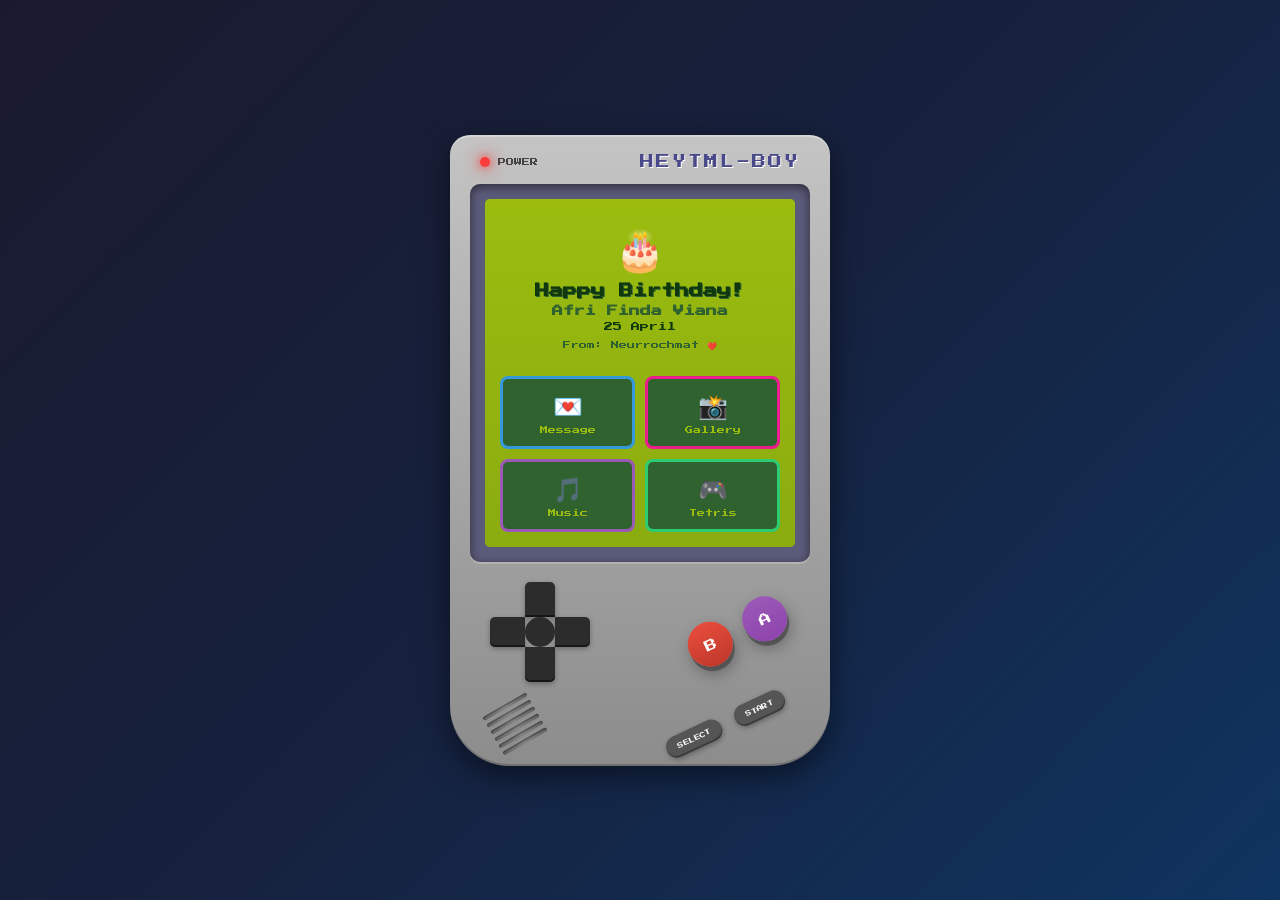
==== index.html @ 5bbcf0c2 "first commit" ====
<!DOCTYPE html>
<html lang="id">
<head>
    <meta charset="UTF-8">
    <meta name="viewport" content="width=device-width, initial-scale=1.0">
    <title>🎮 Happy Birthday Afri Finda Viana!</title>
    <link rel="stylesheet" href="css/style.css">
    <link href="https://fonts.googleapis.com/css2?family=Press+Start+2P&display=swap" rel="stylesheet">
</head>
<body>
    <!-- Loading Screen -->
    <div id="loading-screen" class="loading-screen">
        <div class="loading-content">
            <div class="loading-logo">HEYTML-BOY</div>
            <div class="loading-bar">
                <div class="loading-progress"></div>
            </div>
            <div class="loading-text">Loading Game Data...</div>
        </div>
    </div>

    <!-- Main Console -->
    <div class="gameboy-console">
        <!-- Top Section -->
        <div class="console-top">
            <div class="power-section">
                <div class="power-led"></div>
                <span class="power-text">POWER</span>
            </div>
            <div class="brand-name">HEYTML-BOY</div>
        </div>

        <!-- Screen -->
        <div class="screen-frame">
            <div class="screen-inner">
                <div class="screen-content" id="main-screen">
                    <div class="welcome-section">
                        <div class="birthday-icon">🎂</div>
                        <h1 class="welcome-title">Happy Birthday!</h1>
                        <h2 class="recipient-name">Afri Finda Viana</h2>
                        <p class="birthday-date">25 April</p>
                        <p class="from-text">From: Neurrochmat ❤️</p>
                    </div>

                    <!-- Menu Buttons -->
                    <div class="menu-grid">
                        <a href="message.html" class="menu-button" data-color="blue">
                            <span class="menu-icon">💌</span>
                            <span class="menu-label">Message</span>
                        </a>
                        <a href="gallery.html" class="menu-button" data-color="pink">
                            <span class="menu-icon">📸</span>
                            <span class="menu-label">Gallery</span>
                        </a>
                        <a href="music.html" class="menu-button" data-color="purple">
                            <span class="menu-icon">🎵</span>
                            <span class="menu-label">Music</span>
                        </a>
                        <a href="tetris.html" class="menu-button" data-color="green">
                            <span class="menu-icon">🎮</span>
                            <span class="menu-label">Tetris</span>
                        </a>
                    </div>
                </div>
            </div>
        </div>

        <!-- Controls Section -->
        <div class="controls-section">
            <div class="dpad">
                <div class="dpad-up"></div>
                <div class="dpad-down"></div>
                <div class="dpad-left"></div>
                <div class="dpad-right"></div>
                <div class="dpad-center"></div>
            </div>

            <div class="action-buttons">
                <button class="btn-b">B</button>
                <button class="btn-a">A</button>
            </div>
        </div>

        <!-- Bottom Section -->
        <div class="console-bottom">
            <div class="speaker-grille">
                <div class="speaker-line"></div>
                <div class="speaker-line"></div>
                <div class="speaker-line"></div>
                <div class="speaker-line"></div>
                <div class="speaker-line"></div>
                <div class="speaker-line"></div>
            </div>
            <div class="select-start">
                <button class="btn-select">SELECT</button>
                <button class="btn-start">START</button>
            </div>
        </div>
    </div>

    <!-- Floating Hearts Background -->
    <div class="floating-hearts" id="floating-hearts"></div>

    <script src="js/main.js"></script>
</body>
</html>
---- css/style.css ----
/* ===== RESET & BASE ===== */
* {
    margin: 0;
    padding: 0;
    box-sizing: border-box;
}

body {
    font-family: 'Press Start 2P', cursive;
    background: linear-gradient(135deg, #1a1a2e 0%, #16213e 50%, #0f3460 100%);
    min-height: 100vh;
    display: flex;
    justify-content: center;
    align-items: center;
    padding: 20px;
    overflow-x: hidden;
}

/* ===== LOADING SCREEN ===== */
.loading-screen {
    position: fixed;
    top: 0;
    left: 0;
    width: 100%;
    height: 100%;
    background: #0f0f23;
    display: flex;
    justify-content: center;
    align-items: center;
    z-index: 9999;
    animation: fadeOut 0.5s ease-in-out 2.5s forwards;
}

.loading-content {
    text-align: center;
}

.loading-logo {
    font-size: 24px;
    color: #9bbc0f;
    margin-bottom: 30px;
    text-shadow: 0 0 10px #9bbc0f;
    animation: pulse 1s ease-in-out infinite;
}

.loading-bar {
    width: 200px;
    height: 20px;
    background: #306230;
    border: 3px solid #9bbc0f;
    border-radius: 3px;
    overflow: hidden;
    margin: 0 auto 20px;
}

.loading-progress {
    width: 0%;
    height: 100%;
    background: #9bbc0f;
    animation: loadProgress 2s ease-in-out forwards;
}

.loading-text {
    font-size: 10px;
    color: #9bbc0f;
    animation: blink 0.5s ease-in-out infinite;
}

@keyframes loadProgress {
    0% { width: 0%; }
    100% { width: 100%; }
}

@keyframes fadeOut {
    to { opacity: 0; pointer-events: none; }
}

@keyframes pulse {
    0%, 100% { opacity: 1; }
    50% { opacity: 0.7; }
}

@keyframes blink {
    0%, 100% { opacity: 1; }
    50% { opacity: 0; }
}

/* ===== GAME BOY CONSOLE ===== */
.gameboy-console {
    background: linear-gradient(180deg, #c4c4c4 0%, #a8a8a8 50%, #8c8c8c 100%);
    border-radius: 20px 20px 60px 60px;
    padding: 20px;
    box-shadow: 
        0 10px 30px rgba(0, 0, 0, 0.5),
        inset 0 2px 0 rgba(255, 255, 255, 0.3),
        inset 0 -2px 0 rgba(0, 0, 0, 0.2);
    max-width: 380px;
    width: 100%;
    position: relative;
}

/* ===== TOP SECTION ===== */
.console-top {
    display: flex;
    justify-content: space-between;
    align-items: center;
    margin-bottom: 15px;
    padding: 0 10px;
}

.power-section {
    display: flex;
    align-items: center;
    gap: 8px;
}

.power-led {
    width: 10px;
    height: 10px;
    background: #ff3333;
    border-radius: 50%;
    box-shadow: 0 0 10px #ff3333, 0 0 20px #ff3333;
    animation: ledPulse 2s ease-in-out infinite;
}

@keyframes ledPulse {
    0%, 100% { box-shadow: 0 0 10px #ff3333, 0 0 20px #ff3333; }
    50% { box-shadow: 0 0 5px #ff3333, 0 0 10px #ff3333; }
}

.power-text {
    font-size: 8px;
    color: #444;
}

.brand-name {
    font-size: 14px;
    color: #4a4a8a;
    text-shadow: 1px 1px 0 #fff;
    letter-spacing: 2px;
}

/* ===== SCREEN ===== */
.screen-frame {
    background: #5a5a7a;
    border-radius: 10px;
    padding: 15px;
    margin-bottom: 20px;
    box-shadow: 
        inset 0 3px 10px rgba(0, 0, 0, 0.5),
        0 2px 0 rgba(255, 255, 255, 0.2);
}

.screen-inner {
    background: #9bbc0f;
    border-radius: 5px;
    overflow: hidden;
    box-shadow: inset 0 0 20px rgba(0, 0, 0, 0.3);
}

.screen-content {
    background: linear-gradient(180deg, #9bbc0f 0%, #8bac0f 100%);
    min-height: 320px;
    padding: 15px;
    position: relative;
}

/* ===== WELCOME SECTION ===== */
.welcome-section {
    text-align: center;
    padding: 10px 0;
}

.birthday-icon {
    font-size: 40px;
    margin-bottom: 10px;
    animation: bounce 1s ease-in-out infinite;
}

@keyframes bounce {
    0%, 100% { transform: translateY(0); }
    50% { transform: translateY(-10px); }
}

.welcome-title {
    font-size: 14px;
    color: #0f380f;
    margin-bottom: 8px;
    text-shadow: 1px 1px 0 #306230;
}

.recipient-name {
    font-size: 11px;
    color: #306230;
    margin-bottom: 5px;
}

.birthday-date {
    font-size: 9px;
    color: #0f380f;
    margin-bottom: 10px;
}

.from-text {
    font-size: 8px;
    color: #306230;
}

/* ===== MENU GRID ===== */
.menu-grid {
    display: grid;
    grid-template-columns: repeat(2, 1fr);
    gap: 10px;
    margin-top: 15px;
}

.menu-button {
    background: #306230;
    border: 3px solid #0f380f;
    border-radius: 8px;
    padding: 12px 8px;
    text-align: center;
    text-decoration: none;
    color: #9bbc0f;
    transition: all 0.2s ease;
    cursor: pointer;
}

.menu-button:hover {
    background: #0f380f;
    transform: scale(1.05);
    box-shadow: 0 0 15px rgba(155, 188, 15, 0.5);
}

.menu-button:active {
    transform: scale(0.95);
}

.menu-button[data-color="blue"] { border-color: #3498db; }
.menu-button[data-color="pink"] { border-color: #e91e8c; }
.menu-button[data-color="purple"] { border-color: #9b59b6; }
.menu-button[data-color="green"] { border-color: #2ecc71; }

.menu-icon {
    display: block;
    font-size: 24px;
    margin-bottom: 5px;
}

.menu-label {
    font-size: 8px;
    display: block;
}

/* ===== CONTROLS SECTION ===== */
.controls-section {
    display: flex;
    justify-content: space-between;
    align-items: center;
    padding: 0 20px;
    margin-bottom: 20px;
}

/* D-Pad */
.dpad {
    width: 100px;
    height: 100px;
    position: relative;
}

.dpad-up, .dpad-down, .dpad-left, .dpad-right {
    position: absolute;
    background: #2c2c2c;
    border-radius: 3px;
    box-shadow: 
        inset 0 -2px 0 rgba(0, 0, 0, 0.5),
        0 2px 5px rgba(0, 0, 0, 0.3);
    cursor: pointer;
    transition: all 0.1s ease;
}

.dpad-up:hover, .dpad-down:hover, .dpad-left:hover, .dpad-right:hover {
    background: #3c3c3c;
}

.dpad-up:active, .dpad-down:active, .dpad-left:active, .dpad-right:active {
    box-shadow: inset 0 2px 0 rgba(0, 0, 0, 0.5);
}

.dpad-up, .dpad-down {
    width: 30px;
    height: 35px;
    left: 50%;
    transform: translateX(-50%);
}

.dpad-up { top: 0; border-radius: 5px 5px 0 0; }
.dpad-down { bottom: 0; border-radius: 0 0 5px 5px; }

.dpad-left, .dpad-right {
    width: 35px;
    height: 30px;
    top: 50%;
    transform: translateY(-50%);
}

.dpad-left { left: 0; border-radius: 5px 0 0 5px; }
.dpad-right { right: 0; border-radius: 0 5px 5px 0; }

.dpad-center {
    position: absolute;
    width: 30px;
    height: 30px;
    background: #2c2c2c;
    top: 50%;
    left: 50%;
    transform: translate(-50%, -50%);
    border-radius: 50%;
}

/* Action Buttons */
.action-buttons {
    display: flex;
    gap: 15px;
    transform: rotate(-25deg);
}

.btn-a, .btn-b {
    width: 45px;
    height: 45px;
    border-radius: 50%;
    border: none;
    font-family: 'Press Start 2P', cursive;
    font-size: 12px;
    color: #fff;
    cursor: pointer;
    box-shadow: 
        0 5px 0 rgba(0, 0, 0, 0.3),
        0 8px 15px rgba(0, 0, 0, 0.3);
    transition: all 0.1s ease;
    text-decoration: none;
    display: flex;
    align-items: center;
    justify-content: center;
}

.btn-a {
    background: linear-gradient(180deg, #9b59b6 0%, #8e44ad 100%);
}

.btn-b {
    background: linear-gradient(180deg, #e74c3c 0%, #c0392b 100%);
}

.btn-a:hover, .btn-b:hover {
    transform: translateY(2px);
    box-shadow: 
        0 3px 0 rgba(0, 0, 0, 0.3),
        0 5px 10px rgba(0, 0, 0, 0.3);
}

.btn-a:active, .btn-b:active {
    transform: translateY(5px);
    box-shadow: 0 0 5px rgba(0, 0, 0, 0.3);
}

/* ===== BOTTOM SECTION ===== */
.console-bottom {
    display: flex;
    justify-content: space-between;
    align-items: center;
    padding: 0 20px;
}

.speaker-grille {
    display: flex;
    flex-direction: column;
    gap: 4px;
    transform: rotate(-30deg);
}

.speaker-line {
    width: 50px;
    height: 4px;
    background: linear-gradient(90deg, #666 0%, #888 50%, #666 100%);
    border-radius: 2px;
    box-shadow: inset 0 1px 2px rgba(0, 0, 0, 0.5);
}

.select-start {
    display: flex;
    gap: 15px;
    transform: rotate(-25deg);
}

.btn-select, .btn-start {
    background: #555;
    color: #fff;
    border: none;
    padding: 8px 12px;
    border-radius: 20px;
    font-family: 'Press Start 2P', cursive;
    font-size: 6px;
    cursor: pointer;
    text-decoration: none;
    box-shadow: 
        inset 0 -2px 0 rgba(0, 0, 0, 0.3),
        0 2px 5px rgba(0, 0, 0, 0.3);
    transition: all 0.1s ease;
}

.btn-select:hover, .btn-start:hover {
    background: #666;
}

.btn-select:active, .btn-start:active {
    box-shadow: inset 0 2px 0 rgba(0, 0, 0, 0.3);
}

/* ===== FLOATING HEARTS ===== */
.floating-hearts {
    position: fixed;
    top: 0;
    left: 0;
    width: 100%;
    height: 100%;
    pointer-events: none;
    overflow: hidden;
    z-index: -1;
}

.heart {
    position: absolute;
    bottom: -50px;
    animation: floatUp 7s ease-in-out forwards;
    opacity: 0.7;
}

@keyframes floatUp {
    0% {
        transform: translateY(0) rotate(0deg);
        opacity: 0.7;
    }
    100% {
        transform: translateY(-100vh) rotate(360deg);
        opacity: 0;
    }
}

/* ===== MESSAGE PAGE ===== */
.message-screen {
    display: flex;
    flex-direction: column;
    height: 320px;
}

.message-header {
    text-align: center;
    margin-bottom: 10px;
}

.message-header h2 {
    font-size: 10px;
    color: #0f380f;
}

.message-icon {
    font-size: 20px;
}

.message-container {
    flex: 1;
    overflow: hidden;
    position: relative;
}

.message-page {
    position: absolute;
    top: 0;
    left: 0;
    width: 100%;
    height: 100%;
    opacity: 0;
    transition: opacity 0.3s ease;
    overflow-y: auto;
}

.message-page.active {
    opacity: 1;
}

.message-text {
    font-size: 8px;
    color: #0f380f;
    line-height: 1.8;
    text-align: justify;
}

.message-nav {
    display: flex;
    justify-content: space-between;
    align-items: center;
    margin-top: 10px;
    padding-top: 10px;
    border-top: 2px solid #306230;
}

.nav-btn {
    background: #306230;
    border: 2px solid #0f380f;
    color: #9bbc0f;
    padding: 8px 10px;
    font-family: 'Press Start 2P', cursive;
    font-size: 6px;
    cursor: pointer;
    border-radius: 5px;
    transition: all 0.2s ease;
}

.nav-btn:hover:not(:disabled) {
    background: #0f380f;
}

.nav-btn:disabled {
    opacity: 0.5;
    cursor: not-allowed;
}

.page-indicator {
    font-size: 8px;
    color: #0f380f;
}

/* ===== GALLERY PAGE ===== */
.gallery-screen {
    display: flex;
    flex-direction: column;
    align-items: center;
    height: 320px;
}

.gallery-header {
    text-align: center;
    margin-bottom: 10px;
}

.gallery-header h2 {
    font-size: 10px;
    color: #0f380f;
}

.gallery-icon {
    font-size: 20px;
}

.photobox-container {
    display: flex;
    flex-direction: column;
    align-items: center;
    width: 100%;
}

.photobox-frame {
    background: #fff;
    padding: 10px;
    border-radius: 5px;
    box-shadow: 0 5px 15px rgba(0, 0, 0, 0.3);
    position: relative;
    margin-bottom: 10px;
}

.photo-display {
    width: 200px;
    height: 150px;
    background: #eee;
    display: flex;
    flex-direction: column;
    justify-content: center;
    align-items: center;
    overflow: hidden;
    border-radius: 3px;
}

.no-photo-message {
    text-align: center;
    padding: 10px;
}

.camera-icon {
    font-size: 30px;
    margin-bottom: 10px;
}

.no-photo-message p {
    font-size: 6px;
    color: #666;
    margin-bottom: 5px;
}

.no-photo-message code {
    font-size: 7px;
    background: #ddd;
    padding: 3px 6px;
    border-radius: 3px;
}

.no-photo-message .hint {
    font-size: 5px;
    color: #999;
    margin-top: 8px;
}

.photo-image {
    width: 100%;
    height: 100%;
    object-fit: cover;
}

.photo-image.hidden {
    display: none;
}

.photo-frame-decoration {
    position: absolute;
    top: 0;
    left: 0;
    right: 0;
    bottom: 0;
    pointer-events: none;
}

.frame-corner {
    position: absolute;
    width: 15px;
    height: 15px;
    border: 3px solid #306230;
}

.frame-corner.top-left { top: 5px; left: 5px; border-right: none; border-bottom: none; }
.frame-corner.top-right { top: 5px; right: 5px; border-left: none; border-bottom: none; }
.frame-corner.bottom-left { bottom: 5px; left: 5px; border-right: none; border-top: none; }
.frame-corner.bottom-right { bottom: 5px; right: 5px; border-left: none; border-top: none; }

.photo-controls {
    display: flex;
    align-items: center;
    gap: 15px;
    margin-bottom: 10px;
}

.photo-btn {
    background: #306230;
    border: 2px solid #0f380f;
    color: #9bbc0f;
    width: 30px;
    height: 30px;
    border-radius: 50%;
    font-size: 12px;
    cursor: pointer;
    transition: all 0.2s ease;
}

.photo-btn:hover {
    background: #0f380f;
}

.photo-counter {
    font-size: 8px;
    color: #0f380f;
}

.print-btn {
    background: linear-gradient(180deg, #e91e8c 0%, #c4167a 100%);
    border: none;
    color: #fff;
    padding: 10px 20px;
    border-radius: 25px;
    font-family: 'Press Start 2P', cursive;
    font-size: 8px;
    cursor: pointer;
    display: flex;
    align-items: center;
    gap: 8px;
    box-shadow: 0 4px 10px rgba(233, 30, 140, 0.4);
    transition: all 0.2s ease;
}

.print-btn:hover {
    transform: translateY(-2px);
    box-shadow: 0 6px 15px rgba(233, 30, 140, 0.5);
}

.print-icon {
    font-size: 14px;
}

/* ===== MUSIC PAGE ===== */
.music-screen {
    display: flex;
    flex-direction: column;
    height: 320px;
}

.music-header {
    text-align: center;
    margin-bottom: 5px;
}

.music-header h2 {
    font-size: 10px;
    color: #0f380f;
}

.music-icon {
    font-size: 16px;
}

.music-player {
    display: flex;
    flex-direction: column;
    align-items: center;
    margin-bottom: 10px;
}

.album-art {
    width: 80px;
    height: 80px;
    background: #0f380f;
    border-radius: 50%;
    display: flex;
    justify-content: center;
    align-items: center;
    margin-bottom: 10px;
    box-shadow: 0 5px 15px rgba(0, 0, 0, 0.3);
}

.vinyl-record {
    width: 70px;
    height: 70px;
    background: linear-gradient(135deg, #333 0%, #111 100%);
    border-radius: 50%;
    display: flex;
    justify-content: center;
    align-items: center;
    position: relative;
}

.vinyl-record.spinning {
    animation: spin 2s linear infinite;
}

@keyframes spin {
    from { transform: rotate(0deg); }
    to { transform: rotate(360deg); }
}

.vinyl-center {
    font-size: 20px;
}

.song-info {
    text-align: center;
    margin-bottom: 10px;
}

.song-title {
    font-size: 8px;
    color: #0f380f;
    margin-bottom: 3px;
}

.song-artist {
    font-size: 6px;
    color: #306230;
}

.progress-container {
    width: 100%;
    margin-bottom: 10px;
}

.progress-bar {
    width: 100%;
    height: 8px;
    background: #306230;
    border-radius: 4px;
    overflow: hidden;
    margin-bottom: 5px;
}

.progress-fill {
    width: 0%;
    height: 100%;
    background: #0f380f;
    transition: width 0.1s linear;
}

.time-display {
    display: flex;
    justify-content: space-between;
    font-size: 6px;
    color: #306230;
}

.player-controls {
    display: flex;
    gap: 15px;
}

.control-btn {
    background: #306230;
    border: 2px solid #0f380f;
    color: #9bbc0f;
    width: 35px;
    height: 35px;
    border-radius: 50%;
    font-size: 12px;
    cursor: pointer;
    transition: all 0.2s ease;
}

.control-btn:hover {
    background: #0f380f;
}

.control-btn.play-btn {
    width: 45px;
    height: 45px;
    font-size: 16px;
}

.playlist {
    flex: 1;
    overflow-y: auto;
    background: rgba(15, 56, 15, 0.1);
    border-radius: 5px;
    padding: 5px;
}

.playlist-header {
    font-size: 8px;
    color: #0f380f;
    margin-bottom: 5px;
    padding: 5px;
    border-bottom: 1px solid #306230;
}

.playlist-items {
    max-height: 80px;
    overflow-y: auto;
}

.playlist-item {
    display: flex;
    align-items: center;
    padding: 5px;
    cursor: pointer;
    border-radius: 3px;
    transition: background 0.2s ease;
}

.playlist-item:hover {
    background: rgba(15, 56, 15, 0.2);
}

.playlist-item.active {
    background: #306230;
    color: #9bbc0f;
}

.playlist-item .song-number {
    font-size: 6px;
    width: 20px;
    color: inherit;
}

.playlist-item .song-name {
    font-size: 6px;
    flex: 1;
    color: inherit;
}

/* ===== TETRIS PAGE ===== */
.tetris-screen {
    display: flex;
    flex-direction: column;
    height: 320px;
}

.tetris-header {
    text-align: center;
    margin-bottom: 5px;
}

.tetris-header h2 {
    font-size: 12px;
    color: #0f380f;
}

.tetris-icon {
    font-size: 16px;
}

.tetris-container {
    display: flex;
    justify-content: center;
    align-items: flex-start;
    gap: 10px;
    flex: 1;
}

.tetris-info-left, .tetris-info-right {
    display: flex;
    flex-direction: column;
    gap: 10px;
}

.info-box {
    background: rgba(15, 56, 15, 0.2);
    padding: 8px;
    border-radius: 5px;
    border: 2px solid #306230;
    text-align: center;
}

.info-label {
    font-size: 6px;
    color: #306230;
    margin-bottom: 5px;
}

.info-value {
    font-size: 10px;
    color: #0f380f;
}

.next-box canvas {
    background: #9bbc0f;
    border-radius: 3px;
}

.tetris-board-container {
    position: relative;
    border: 3px solid #0f380f;
    border-radius: 5px;
    overflow: hidden;
}

#tetris-board {
    display: block;
    background: #9bbc0f;
}

.game-overlay {
    position: absolute;
    top: 0;
    left: 0;
    width: 100%;
    height: 100%;
    background: rgba(15, 56, 15, 0.9);
    display: flex;
    justify-content: center;
    align-items: center;
    text-align: center;
}

.game-overlay.hidden {
    display: none;
}

.overlay-title {
    font-size: 16px;
    color: #9bbc0f;
    margin-bottom: 10px;
}

.overlay-message {
    font-size: 8px;
    color: #8bac0f;
}

.tetris-controls-hint {
    display: flex;
    justify-content: center;
    gap: 15px;
    margin-top: 10px;
    padding-top: 5px;
    border-top: 2px solid #306230;
}

.tetris-controls-hint span {
    font-size: 5px;
    color: #306230;
}

/* ===== RESPONSIVE ===== */
@media (max-width: 420px) {
    .gameboy-console {
        padding: 15px;
        border-radius: 15px 15px 40px 40px;
    }

    .brand-name {
        font-size: 12px;
    }

    .screen-content {
        min-height: 280px;
        padding: 10px;
    }

    .welcome-title {
        font-size: 12px;
    }

    .recipient-name {
        font-size: 9px;
    }

    .menu-button {
        padding: 10px 6px;
    }

    .menu-icon {
        font-size: 20px;
    }

    .controls-section {
        padding: 0 10px;
    }

    .dpad {
        width: 80px;
        height: 80px;
    }

    .btn-a, .btn-b {
        width: 40px;
        height: 40px;
        font-size: 10px;
    }

    .tetris-controls-hint {
        flex-wrap: wrap;
        gap: 5px;
    }
}

/* ===== UTILITY CLASSES ===== */
.hidden {
    display: none !important;
}

/* ===== SCROLLBAR ===== */
::-webkit-scrollbar {
    width: 6px;
}

::-webkit-scrollbar-track {
    background: #306230;
    border-radius: 3px;
}

::-webkit-scrollbar-thumb {
    background: #0f380f;
    border-radius: 3px;
}
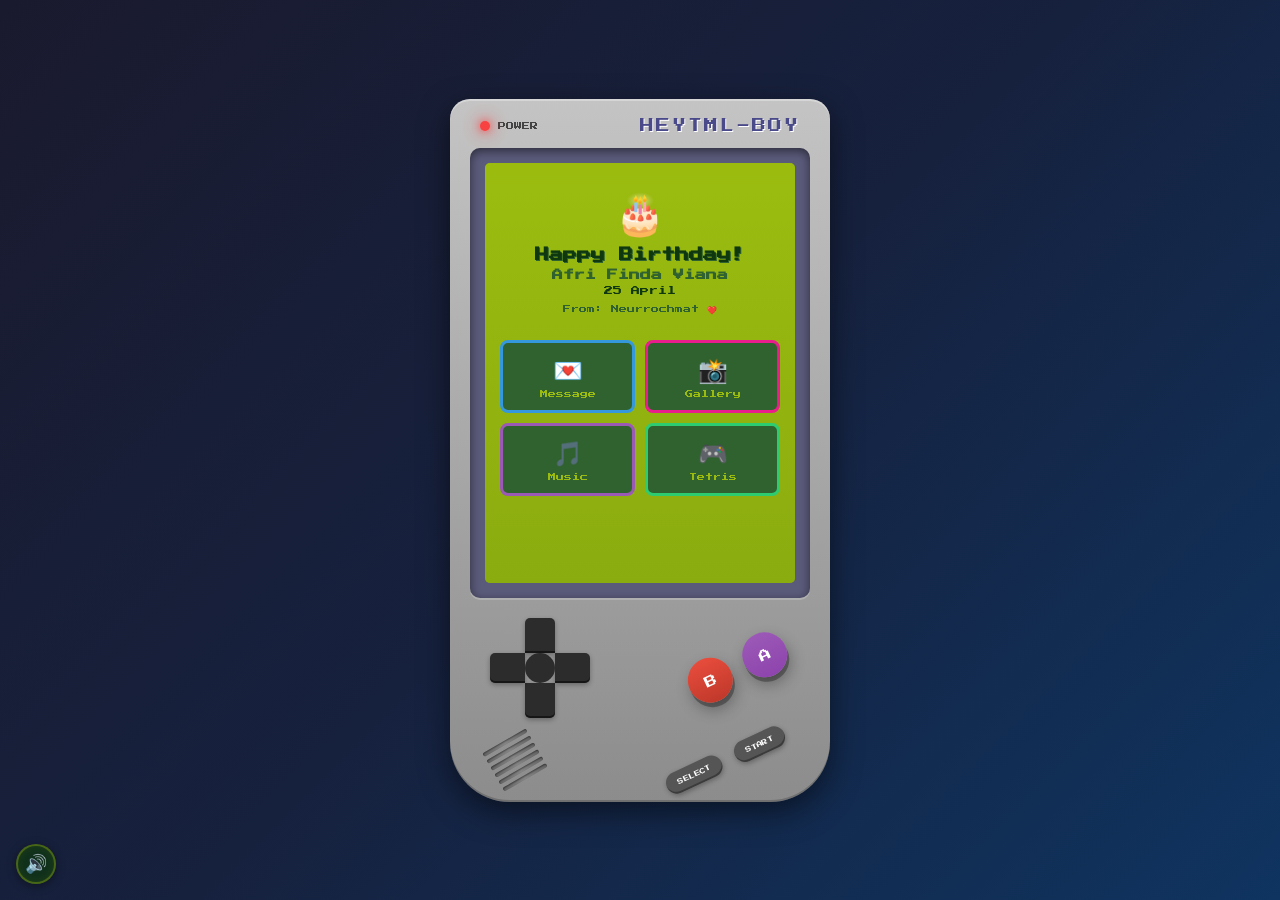
==== commit 723256c7: "feat: add new assets, implement message logic in js, and update UI for accessibility and responsiven" ====
--- a/index.html
+++ b/index.html
@@ -1,12 +1,18 @@
 <!DOCTYPE html>
 <html lang="id">
+
 <head>
     <meta charset="UTF-8">
     <meta name="viewport" content="width=device-width, initial-scale=1.0">
+    <meta name="description"
+        content="🎂 Hadiah ulang tahun spesial untuk Afri Finda Viana — dari Neurrochmat dengan cinta.">
     <title>🎮 Happy Birthday Afri Finda Viana!</title>
+    <link rel="icon"
+        href="data:image/svg+xml,<svg xmlns=%22http://www.w3.org/2000/svg%22 viewBox=%220 0 100 100%22><text y=%22.9em%22 font-size=%2290%22>🎮</text></svg>">
     <link rel="stylesheet" href="css/style.css">
     <link href="https://fonts.googleapis.com/css2?family=Press+Start+2P&display=swap" rel="stylesheet">
 </head>
+
 <body>
     <!-- Loading Screen -->
     <div id="loading-screen" class="loading-screen">
@@ -18,6 +24,14 @@
             <div class="loading-text">Loading Game Data...</div>
         </div>
     </div>
+    <script>
+        // Only show loading screen on first visit
+        if (sessionStorage.getItem('heytml-loaded')) {
+            document.getElementById('loading-screen').style.display = 'none';
+        } else {
+            sessionStorage.setItem('heytml-loaded', 'true');
+        }
+    </script>
 
     <!-- Main Console -->
     <div class="gameboy-console">
@@ -68,16 +82,16 @@
         <!-- Controls Section -->
         <div class="controls-section">
             <div class="dpad">
-                <div class="dpad-up"></div>
-                <div class="dpad-down"></div>
-                <div class="dpad-left"></div>
-                <div class="dpad-right"></div>
+                <div class="dpad-up" role="button" aria-label="D-pad atas"></div>
+                <div class="dpad-down" role="button" aria-label="D-pad bawah"></div>
+                <div class="dpad-left" role="button" aria-label="D-pad kiri"></div>
+                <div class="dpad-right" role="button" aria-label="D-pad kanan"></div>
                 <div class="dpad-center"></div>
             </div>
 
             <div class="action-buttons">
-                <button class="btn-b">B</button>
-                <button class="btn-a">A</button>
+                <button class="btn-b" aria-label="Tombol B" disabled>B</button>
+                <a href="message.html" class="btn-a" aria-label="Buka Message">A</a>
             </div>
         </div>
 
@@ -93,7 +107,7 @@
             </div>
             <div class="select-start">
                 <button class="btn-select">SELECT</button>
-                <button class="btn-start">START</button>
+                <a href="message.html" class="btn-start">START</a>
             </div>
         </div>
     </div>
@@ -101,6 +115,7 @@
     <!-- Floating Hearts Background -->
     <div class="floating-hearts" id="floating-hearts"></div>
 
-    <script src="js/main.js"></script>
+    <script src="js/common.js"></script>
 </body>
-</html>
+
+</html>
--- a/css/style.css
+++ b/css/style.css
@@ -67,22 +67,44 @@
 }
 
 @keyframes loadProgress {
-    0% { width: 0%; }
-    100% { width: 100%; }
+    0% {
+        width: 0%;
+    }
+
+    100% {
+        width: 100%;
+    }
 }
 
 @keyframes fadeOut {
-    to { opacity: 0; pointer-events: none; }
+    to {
+        opacity: 0;
+        pointer-events: none;
+    }
 }
 
 @keyframes pulse {
-    0%, 100% { opacity: 1; }
-    50% { opacity: 0.7; }
+
+    0%,
+    100% {
+        opacity: 1;
+    }
+
+    50% {
+        opacity: 0.7;
+    }
 }
 
 @keyframes blink {
-    0%, 100% { opacity: 1; }
-    50% { opacity: 0; }
+
+    0%,
+    100% {
+        opacity: 1;
+    }
+
+    50% {
+        opacity: 0;
+    }
 }
 
 /* ===== GAME BOY CONSOLE ===== */
@@ -90,7 +112,7 @@
     background: linear-gradient(180deg, #c4c4c4 0%, #a8a8a8 50%, #8c8c8c 100%);
     border-radius: 20px 20px 60px 60px;
     padding: 20px;
-    box-shadow: 
+    box-shadow:
         0 10px 30px rgba(0, 0, 0, 0.5),
         inset 0 2px 0 rgba(255, 255, 255, 0.3),
         inset 0 -2px 0 rgba(0, 0, 0, 0.2);
@@ -124,8 +146,15 @@
 }
 
 @keyframes ledPulse {
-    0%, 100% { box-shadow: 0 0 10px #ff3333, 0 0 20px #ff3333; }
-    50% { box-shadow: 0 0 5px #ff3333, 0 0 10px #ff3333; }
+
+    0%,
+    100% {
+        box-shadow: 0 0 10px #ff3333, 0 0 20px #ff3333;
+    }
+
+    50% {
+        box-shadow: 0 0 5px #ff3333, 0 0 10px #ff3333;
+    }
 }
 
 .power-text {
@@ -146,7 +175,7 @@
     border-radius: 10px;
     padding: 15px;
     margin-bottom: 20px;
-    box-shadow: 
+    box-shadow:
         inset 0 3px 10px rgba(0, 0, 0, 0.5),
         0 2px 0 rgba(255, 255, 255, 0.2);
 }
@@ -160,9 +189,20 @@
 
 .screen-content {
     background: linear-gradient(180deg, #9bbc0f 0%, #8bac0f 100%);
-    min-height: 320px;
+    min-height: 420px;
     padding: 15px;
     position: relative;
+    animation: screenIn 0.4s ease-out;
+}
+
+@keyframes screenIn {
+    from {
+        opacity: 0;
+    }
+
+    to {
+        opacity: 1;
+    }
 }
 
 /* ===== WELCOME SECTION ===== */
@@ -178,8 +218,15 @@
 }
 
 @keyframes bounce {
-    0%, 100% { transform: translateY(0); }
-    50% { transform: translateY(-10px); }
+
+    0%,
+    100% {
+        transform: translateY(0);
+    }
+
+    50% {
+        transform: translateY(-10px);
+    }
 }
 
 .welcome-title {
@@ -236,10 +283,21 @@
     transform: scale(0.95);
 }
 
-.menu-button[data-color="blue"] { border-color: #3498db; }
-.menu-button[data-color="pink"] { border-color: #e91e8c; }
-.menu-button[data-color="purple"] { border-color: #9b59b6; }
-.menu-button[data-color="green"] { border-color: #2ecc71; }
+.menu-button[data-color="blue"] {
+    border-color: #3498db;
+}
+
+.menu-button[data-color="pink"] {
+    border-color: #e91e8c;
+}
+
+.menu-button[data-color="purple"] {
+    border-color: #9b59b6;
+}
+
+.menu-button[data-color="green"] {
+    border-color: #2ecc71;
+}
 
 .menu-icon {
     display: block;
@@ -268,44 +326,69 @@
     position: relative;
 }
 
-.dpad-up, .dpad-down, .dpad-left, .dpad-right {
+.dpad-up,
+.dpad-down,
+.dpad-left,
+.dpad-right {
     position: absolute;
     background: #2c2c2c;
     border-radius: 3px;
-    box-shadow: 
+    box-shadow:
         inset 0 -2px 0 rgba(0, 0, 0, 0.5),
         0 2px 5px rgba(0, 0, 0, 0.3);
     cursor: pointer;
     transition: all 0.1s ease;
 }
 
-.dpad-up:hover, .dpad-down:hover, .dpad-left:hover, .dpad-right:hover {
+.dpad-up:hover,
+.dpad-down:hover,
+.dpad-left:hover,
+.dpad-right:hover {
     background: #3c3c3c;
 }
 
-.dpad-up:active, .dpad-down:active, .dpad-left:active, .dpad-right:active {
+.dpad-up:active,
+.dpad-down:active,
+.dpad-left:active,
+.dpad-right:active {
     box-shadow: inset 0 2px 0 rgba(0, 0, 0, 0.5);
 }
 
-.dpad-up, .dpad-down {
+.dpad-up,
+.dpad-down {
     width: 30px;
     height: 35px;
     left: 50%;
     transform: translateX(-50%);
 }
 
-.dpad-up { top: 0; border-radius: 5px 5px 0 0; }
-.dpad-down { bottom: 0; border-radius: 0 0 5px 5px; }
-
-.dpad-left, .dpad-right {
+.dpad-up {
+    top: 0;
+    border-radius: 5px 5px 0 0;
+}
+
+.dpad-down {
+    bottom: 0;
+    border-radius: 0 0 5px 5px;
+}
+
+.dpad-left,
+.dpad-right {
     width: 35px;
     height: 30px;
     top: 50%;
     transform: translateY(-50%);
 }
 
-.dpad-left { left: 0; border-radius: 5px 0 0 5px; }
-.dpad-right { right: 0; border-radius: 0 5px 5px 0; }
+.dpad-left {
+    left: 0;
+    border-radius: 5px 0 0 5px;
+}
+
+.dpad-right {
+    right: 0;
+    border-radius: 0 5px 5px 0;
+}
 
 .dpad-center {
     position: absolute;
@@ -325,7 +408,8 @@
     transform: rotate(-25deg);
 }
 
-.btn-a, .btn-b {
+.btn-a,
+.btn-b {
     width: 45px;
     height: 45px;
     border-radius: 50%;
@@ -334,7 +418,7 @@
     font-size: 12px;
     color: #fff;
     cursor: pointer;
-    box-shadow: 
+    box-shadow:
         0 5px 0 rgba(0, 0, 0, 0.3),
         0 8px 15px rgba(0, 0, 0, 0.3);
     transition: all 0.1s ease;
@@ -352,14 +436,16 @@
     background: linear-gradient(180deg, #e74c3c 0%, #c0392b 100%);
 }
 
-.btn-a:hover, .btn-b:hover {
+.btn-a:hover,
+.btn-b:hover {
     transform: translateY(2px);
-    box-shadow: 
+    box-shadow:
         0 3px 0 rgba(0, 0, 0, 0.3),
         0 5px 10px rgba(0, 0, 0, 0.3);
 }
 
-.btn-a:active, .btn-b:active {
+.btn-a:active,
+.btn-b:active {
     transform: translateY(5px);
     box-shadow: 0 0 5px rgba(0, 0, 0, 0.3);
 }
@@ -393,7 +479,8 @@
     transform: rotate(-25deg);
 }
 
-.btn-select, .btn-start {
+.btn-select,
+.btn-start {
     background: #555;
     color: #fff;
     border: none;
@@ -403,17 +490,19 @@
     font-size: 6px;
     cursor: pointer;
     text-decoration: none;
-    box-shadow: 
+    box-shadow:
         inset 0 -2px 0 rgba(0, 0, 0, 0.3),
         0 2px 5px rgba(0, 0, 0, 0.3);
     transition: all 0.1s ease;
 }
 
-.btn-select:hover, .btn-start:hover {
+.btn-select:hover,
+.btn-start:hover {
     background: #666;
 }
 
-.btn-select:active, .btn-start:active {
+.btn-select:active,
+.btn-start:active {
     box-shadow: inset 0 2px 0 rgba(0, 0, 0, 0.3);
 }
 
@@ -441,6 +530,7 @@
         transform: translateY(0) rotate(0deg);
         opacity: 0.7;
     }
+
     100% {
         transform: translateY(-100vh) rotate(360deg);
         opacity: 0;
@@ -536,12 +626,14 @@
     display: flex;
     flex-direction: column;
     align-items: center;
-    height: 320px;
+    height: 100%;
+    overflow: hidden;
 }
 
 .gallery-header {
     text-align: center;
-    margin-bottom: 10px;
+    margin-bottom: 8px;
+    flex-shrink: 0;
 }
 
 .gallery-header h2 {
@@ -553,46 +645,200 @@
     font-size: 20px;
 }
 
-.photobox-container {
+/* Scrollable photo strip */
+.photo-strip {
+    flex: 1;
+    overflow-y: auto;
+    overflow-x: hidden;
+    width: 100%;
+    padding: 5px 10px 15px;
     display: flex;
     flex-direction: column;
     align-items: center;
+    gap: 15px;
+    scroll-behavior: smooth;
+}
+
+/* Hide scrollbar but keep scroll */
+.photo-strip::-webkit-scrollbar {
+    width: 4px;
+}
+
+.photo-strip::-webkit-scrollbar-track {
+    background: transparent;
+}
+
+.photo-strip::-webkit-scrollbar-thumb {
+    background: #306230;
+    border-radius: 2px;
+}
+
+/* Polaroid card */
+.polaroid-card {
+    position: relative;
+    width: 92%;
+    max-width: 280px;
+    background: linear-gradient(135deg, #1a1a2e, #16213e);
+    border-radius: 8px;
+    padding: 10px;
+    box-shadow: 0 4px 15px rgba(0, 0, 0, 0.4);
+}
+
+/* Delete photo button (top-right corner) */
+.delete-photo-btn {
+    position: absolute;
+    top: -6px;
+    right: -6px;
+    width: 24px;
+    height: 24px;
+    border-radius: 50%;
+    border: 2px solid #5c1a1a;
+    background: linear-gradient(180deg, #c0392b 0%, #8b1a1a 100%);
+    color: #fff;
+    font-size: 12px;
+    font-weight: bold;
+    line-height: 1;
+    cursor: pointer;
+    display: flex;
+    align-items: center;
+    justify-content: center;
+    box-shadow:
+        0 2px 0 rgba(0, 0, 0, 0.4),
+        0 3px 8px rgba(0, 0, 0, 0.4);
+    z-index: 10;
+    opacity: 0;
+    transform: scale(0.5);
+    pointer-events: none;
+    transition: all 0.2s ease;
+}
+
+.delete-photo-btn.visible {
+    opacity: 1;
+    transform: scale(1);
+    pointer-events: auto;
+    animation: btnAppear 0.3s cubic-bezier(0.34, 1.56, 0.64, 1) forwards;
+}
+
+.delete-photo-btn:hover {
+    background: linear-gradient(180deg, #e74c3c 0%, #a93226 100%);
+    box-shadow:
+        0 2px 0 rgba(0, 0, 0, 0.4),
+        0 3px 12px rgba(231, 76, 60, 0.4);
+    transform: scale(1.15);
+}
+
+.delete-photo-btn:active {
+    transform: scale(0.95);
+    box-shadow: 0 0 4px rgba(0, 0, 0, 0.3);
+}
+
+/* Printing state: hidden via clip-path, revealed progressively by JS */
+.polaroid-card.printing {
+    clip-path: inset(0 0 100% 0);
+}
+
+/* Fully printed */
+.polaroid-card.printed {
+    clip-path: none;
+}
+
+/* Print progress text */
+.print-progress {
+    font-family: 'Press Start 2P', cursive;
+    font-size: 9px;
+    color: #ffffff;
+    text-align: center;
+    padding: 20px 10px;
+    text-shadow: 0 0 8px rgba(155, 188, 15, 0.8);
+    background: rgba(15, 56, 15, 0.4);
+    border-radius: 6px;
+    width: 92%;
+    max-width: 280px;
+    transition: opacity 0.5s ease;
+}
+
+.print-progress.done {
+    color: #5dfc5d;
+    text-shadow: 0 0 10px rgba(93, 252, 93, 0.6);
+}
+
+/* Polaroid frame (white border around image) */
+.polaroid-frame {
+    background: #ffffff;
+    border-radius: 4px;
+    padding: 8px 8px 4px;
+    box-shadow: inset 0 0 3px rgba(0, 0, 0, 0.1);
+}
+
+.polaroid-image-wrap {
+    position: relative;
     width: 100%;
-}
-
-.photobox-frame {
-    background: #fff;
-    padding: 10px;
-    border-radius: 5px;
-    box-shadow: 0 5px 15px rgba(0, 0, 0, 0.3);
-    position: relative;
-    margin-bottom: 10px;
-}
-
-.photo-display {
-    width: 200px;
-    height: 150px;
-    background: #eee;
-    display: flex;
-    flex-direction: column;
+    aspect-ratio: 3 / 4;
+    overflow: hidden;
+    border-radius: 2px;
+    background: #222;
+}
+
+.polaroid-image-wrap img {
+    width: 100%;
+    height: 100%;
+    object-fit: cover;
+    display: block;
+}
+
+/* Photo number badge */
+.polaroid-number {
+    position: absolute;
+    bottom: 6px;
+    left: 50%;
+    transform: translateX(-50%);
+    font-family: 'Press Start 2P', cursive;
+    font-size: 10px;
+    color: #ffd700;
+    text-shadow: 0 0 6px rgba(0, 0, 0, 0.8), 0 0 3px rgba(0, 0, 0, 0.6);
+}
+
+/* Caption below image inside frame */
+.polaroid-caption {
+    text-align: center;
+    font-family: 'Press Start 2P', cursive;
+    font-size: 7px;
+    color: #555;
+    padding: 6px 4px 4px;
+}
+
+/* Date stamp below polaroid */
+.polaroid-date {
+    display: flex;
+    align-items: center;
     justify-content: center;
-    align-items: center;
-    overflow: hidden;
-    border-radius: 3px;
-}
-
+    gap: 8px;
+    margin-top: 6px;
+    font-family: 'Press Start 2P', cursive;
+    font-size: 7px;
+    color: #9bbc0f;
+}
+
+.date-dot {
+    font-size: 5px;
+    color: #306230;
+}
+
+/* No photo fallback */
 .no-photo-message {
     text-align: center;
-    padding: 10px;
+    padding: 30px 10px;
+    color: #0f380f;
 }
 
 .camera-icon {
     font-size: 30px;
     margin-bottom: 10px;
+    display: block;
 }
 
 .no-photo-message p {
-    font-size: 6px;
+    font-size: 7px;
     color: #666;
     margin-bottom: 5px;
 }
@@ -604,94 +850,98 @@
     border-radius: 3px;
 }
 
-.no-photo-message .hint {
-    font-size: 5px;
-    color: #999;
-    margin-top: 8px;
-}
-
-.photo-image {
-    width: 100%;
-    height: 100%;
-    object-fit: cover;
-}
-
-.photo-image.hidden {
-    display: none;
-}
-
-.photo-frame-decoration {
-    position: absolute;
-    top: 0;
-    left: 0;
-    right: 0;
-    bottom: 0;
-    pointer-events: none;
-}
-
-.frame-corner {
-    position: absolute;
-    width: 15px;
-    height: 15px;
-    border: 3px solid #306230;
-}
-
-.frame-corner.top-left { top: 5px; left: 5px; border-right: none; border-bottom: none; }
-.frame-corner.top-right { top: 5px; right: 5px; border-left: none; border-bottom: none; }
-.frame-corner.bottom-left { bottom: 5px; left: 5px; border-right: none; border-top: none; }
-.frame-corner.bottom-right { bottom: 5px; right: 5px; border-left: none; border-top: none; }
-
-.photo-controls {
-    display: flex;
-    align-items: center;
-    gap: 15px;
-    margin-bottom: 10px;
-}
-
-.photo-btn {
-    background: #306230;
+/* Polaroid footer (date + change photo button) */
+.polaroid-footer {
+    display: flex;
+    align-items: center;
+    justify-content: space-between;
+    margin-top: 6px;
+    gap: 6px;
+}
+
+/* Change Photo Button */
+.change-photo-btn {
+    display: flex;
+    align-items: center;
+    gap: 4px;
+    background: linear-gradient(180deg, #306230 0%, #1a3a1a 100%);
     border: 2px solid #0f380f;
     color: #9bbc0f;
-    width: 30px;
-    height: 30px;
-    border-radius: 50%;
-    font-size: 12px;
+    padding: 5px 8px;
+    border-radius: 6px;
+    font-family: 'Press Start 2P', cursive;
+    font-size: 5px;
     cursor: pointer;
+    box-shadow:
+        0 2px 0 rgba(0, 0, 0, 0.4),
+        0 3px 8px rgba(0, 0, 0, 0.3);
     transition: all 0.2s ease;
-}
-
-.photo-btn:hover {
-    background: #0f380f;
-}
-
-.photo-counter {
+    opacity: 0;
+    transform: translateY(8px) scale(0.9);
+    pointer-events: none;
+    white-space: nowrap;
+    flex-shrink: 0;
+}
+
+.change-photo-btn.visible {
+    opacity: 1;
+    transform: translateY(0) scale(1);
+    pointer-events: auto;
+    animation: btnAppear 0.4s cubic-bezier(0.34, 1.56, 0.64, 1) forwards;
+}
+
+@keyframes btnAppear {
+    0% {
+        opacity: 0;
+        transform: translateY(8px) scale(0.8);
+    }
+    100% {
+        opacity: 1;
+        transform: translateY(0) scale(1);
+    }
+}
+
+.change-photo-btn:hover {
+    background: linear-gradient(180deg, #3d7a3d 0%, #245824 100%);
+    color: #c5e00f;
+    box-shadow:
+        0 2px 0 rgba(0, 0, 0, 0.4),
+        0 3px 12px rgba(155, 188, 15, 0.3);
+    transform: translateY(-1px);
+}
+
+.change-photo-btn:active {
+    transform: translateY(2px);
+    box-shadow: 0 0 4px rgba(0, 0, 0, 0.3);
+}
+
+.change-photo-icon {
     font-size: 8px;
-    color: #0f380f;
-}
-
-.print-btn {
-    background: linear-gradient(180deg, #e91e8c 0%, #c4167a 100%);
-    border: none;
-    color: #fff;
-    padding: 10px 20px;
-    border-radius: 25px;
-    font-family: 'Press Start 2P', cursive;
-    font-size: 8px;
-    cursor: pointer;
-    display: flex;
-    align-items: center;
-    gap: 8px;
-    box-shadow: 0 4px 10px rgba(233, 30, 140, 0.4);
-    transition: all 0.2s ease;
-}
-
-.print-btn:hover {
-    transform: translateY(-2px);
-    box-shadow: 0 6px 15px rgba(233, 30, 140, 0.5);
-}
-
-.print-icon {
-    font-size: 14px;
+    line-height: 1;
+}
+
+.change-photo-text {
+    line-height: 1;
+}
+
+/* Photo swap flash animation */
+.polaroid-card.photo-swapped .polaroid-image-wrap {
+    animation: swapFlash 0.6s ease;
+}
+
+@keyframes swapFlash {
+    0% {
+        filter: brightness(2) saturate(0);
+        transform: scale(0.95);
+    }
+    50% {
+        filter: brightness(1.5) saturate(0.5);
+        transform: scale(1.02);
+    }
+    100% {
+        filter: brightness(1) saturate(1);
+        transform: scale(1);
+    }
 }
 
 /* ===== MUSIC PAGE ===== */
@@ -750,8 +1000,13 @@
 }
 
 @keyframes spin {
-    from { transform: rotate(0deg); }
-    to { transform: rotate(360deg); }
+    from {
+        transform: rotate(0deg);
+    }
+
+    to {
+        transform: rotate(360deg);
+    }
 }
 
 .vinyl-center {
@@ -846,7 +1101,7 @@
 }
 
 .playlist-items {
-    max-height: 80px;
+    max-height: 110x;
     overflow-y: auto;
 }
 
@@ -909,7 +1164,8 @@
     flex: 1;
 }
 
-.tetris-info-left, .tetris-info-right {
+.tetris-info-left,
+.tetris-info-right {
     display: flex;
     flex-direction: column;
     gap: 10px;
@@ -989,8 +1245,60 @@
 }
 
 .tetris-controls-hint span {
-    font-size: 5px;
+    font-size: 7px;
     color: #306230;
+}
+
+/* ===== BACKGROUND MUSIC TOGGLE ===== */
+.bgm-toggle {
+    position: fixed;
+    bottom: 16px;
+    left: 16px;
+    width: 40px;
+    height: 40px;
+    border-radius: 50%;
+    border: 2px solid rgba(155, 188, 15, 0.4);
+    background: rgba(15, 56, 15, 0.7);
+    backdrop-filter: blur(6px);
+    color: #fff;
+    font-size: 18px;
+    cursor: pointer;
+    z-index: 9999;
+    display: flex;
+    align-items: center;
+    justify-content: center;
+    box-shadow:
+        0 2px 10px rgba(0, 0, 0, 0.4),
+        inset 0 0 8px rgba(155, 188, 15, 0.1);
+    transition: all 0.3s ease;
+    animation: bgmPulse 2s ease-in-out 3;
+}
+
+@keyframes bgmPulse {
+    0%, 100% { box-shadow: 0 2px 10px rgba(0, 0, 0, 0.4); }
+    50% { box-shadow: 0 2px 15px rgba(155, 188, 15, 0.5), 0 0 20px rgba(155, 188, 15, 0.2); }
+}
+
+.bgm-toggle:hover {
+    background: rgba(15, 56, 15, 0.9);
+    border-color: rgba(155, 188, 15, 0.8);
+    transform: scale(1.1);
+    box-shadow:
+        0 2px 15px rgba(155, 188, 15, 0.4),
+        inset 0 0 10px rgba(155, 188, 15, 0.15);
+}
+
+.bgm-toggle:active {
+    transform: scale(0.95);
+}
+
+.bgm-toggle.muted {
+    opacity: 0.5;
+    border-color: rgba(255, 255, 255, 0.15);
+}
+
+.bgm-toggle.muted:hover {
+    opacity: 0.8;
 }
 
 /* ===== RESPONSIVE ===== */
@@ -1034,7 +1342,8 @@
         height: 80px;
     }
 
-    .btn-a, .btn-b {
+    .btn-a,
+    .btn-b {
         width: 40px;
         height: 40px;
         font-size: 10px;
@@ -1064,4 +1373,4 @@
 ::-webkit-scrollbar-thumb {
     background: #0f380f;
     border-radius: 3px;
-}
+}
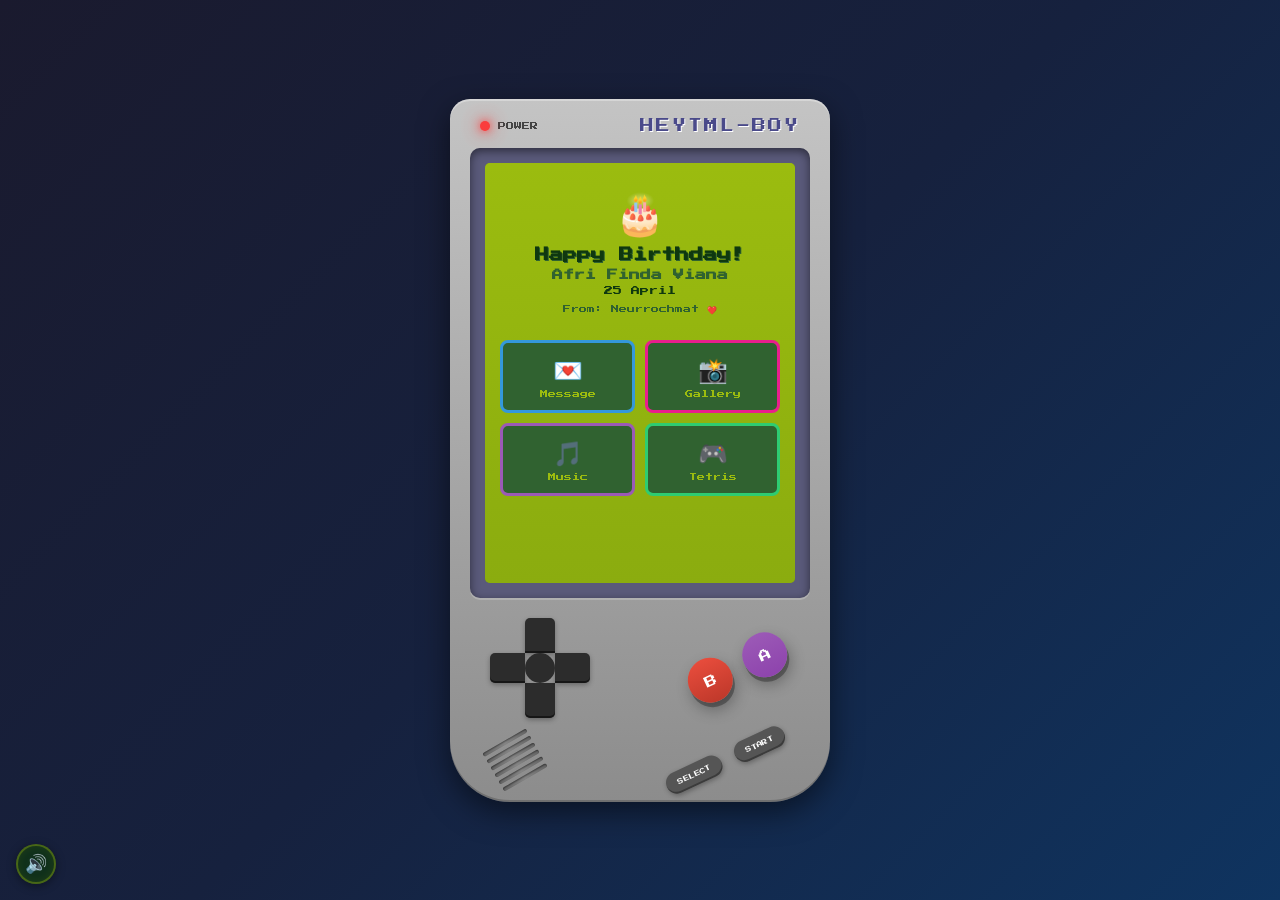
==== commit c9ffe474: "feat: implement tetris wall kick, update metadata, and refactor background music logic to skip on mu" ====
--- a/index.html
+++ b/index.html
@@ -5,8 +5,8 @@
     <meta charset="UTF-8">
     <meta name="viewport" content="width=device-width, initial-scale=1.0">
     <meta name="description"
-        content="🎂 Hadiah ulang tahun spesial untuk Afri Finda Viana — dari Neurrochmat dengan cinta.">
-    <title>🎮 Happy Birthday Afri Finda Viana!</title>
+        content="🎂 Special birthday gift for someone special — from Neurrochmat with love.">
+    <title>💕 For you, my loved one!</title>
     <link rel="icon"
         href="data:image/svg+xml,<svg xmlns=%22http://www.w3.org/2000/svg%22 viewBox=%220 0 100 100%22><text y=%22.9em%22 font-size=%2290%22>🎮</text></svg>">
     <link rel="stylesheet" href="css/style.css">
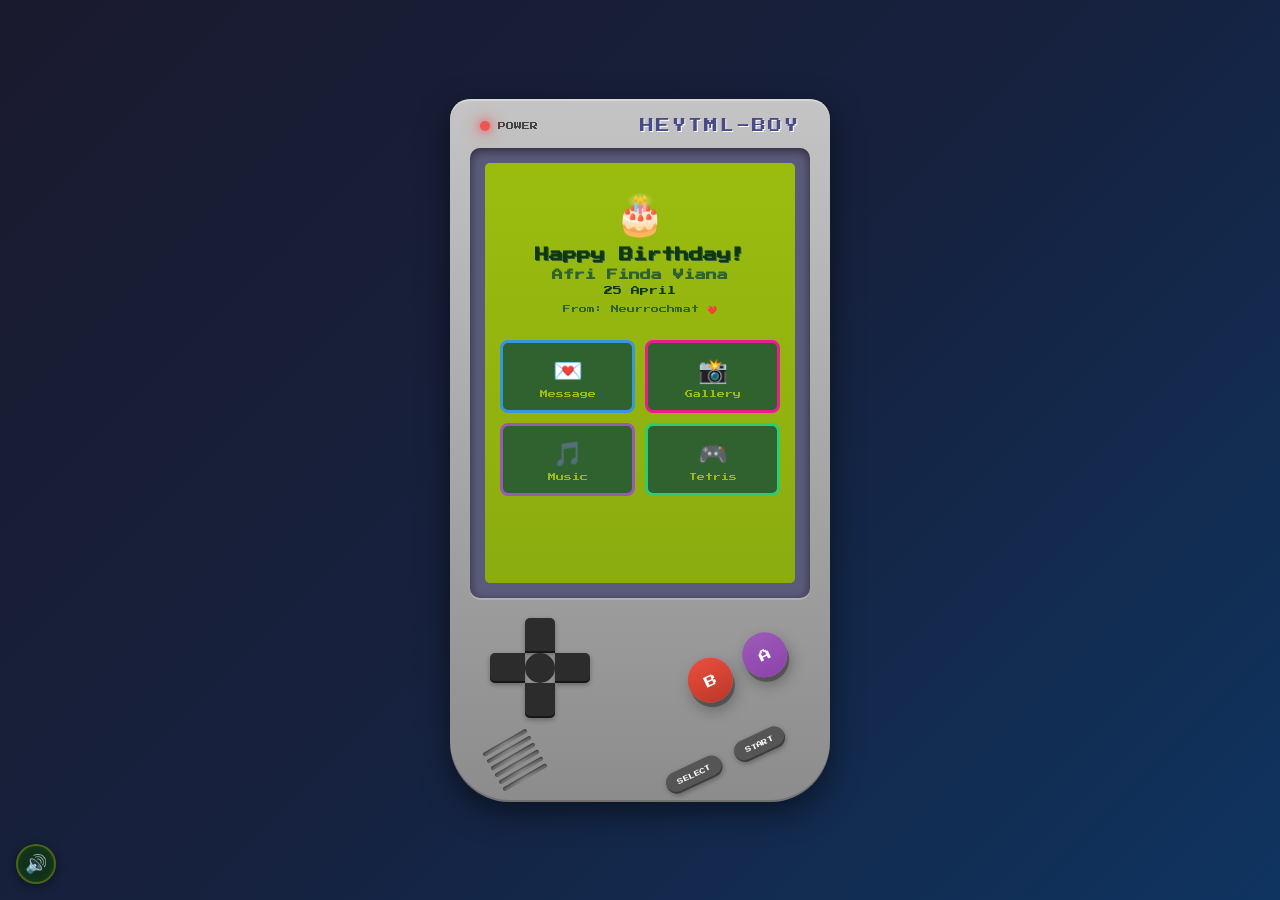
==== commit 86f8d337: "feat: add birthday cake emoji to heart generator and remove favicon icon" ====
--- a/index.html
+++ b/index.html
@@ -8,7 +8,7 @@
         content="🎂 Special birthday gift for someone special — from Neurrochmat with love.">
     <title>💕 For you, my loved one!</title>
     <link rel="icon"
-        href="data:image/svg+xml,<svg xmlns=%22http://www.w3.org/2000/svg%22 viewBox=%220 0 100 100%22><text y=%22.9em%22 font-size=%2290%22>🎮</text></svg>">
+        href="data:image/svg+xml,<svg xmlns=%22http://www.w3.org/2000/svg%22 viewBox=%220 0 100 100%22><text y=%22.9em%22 font-size=%2290%22></text></svg>">
     <link rel="stylesheet" href="css/style.css">
     <link href="https://fonts.googleapis.com/css2?family=Press+Start+2P&display=swap" rel="stylesheet">
 </head>
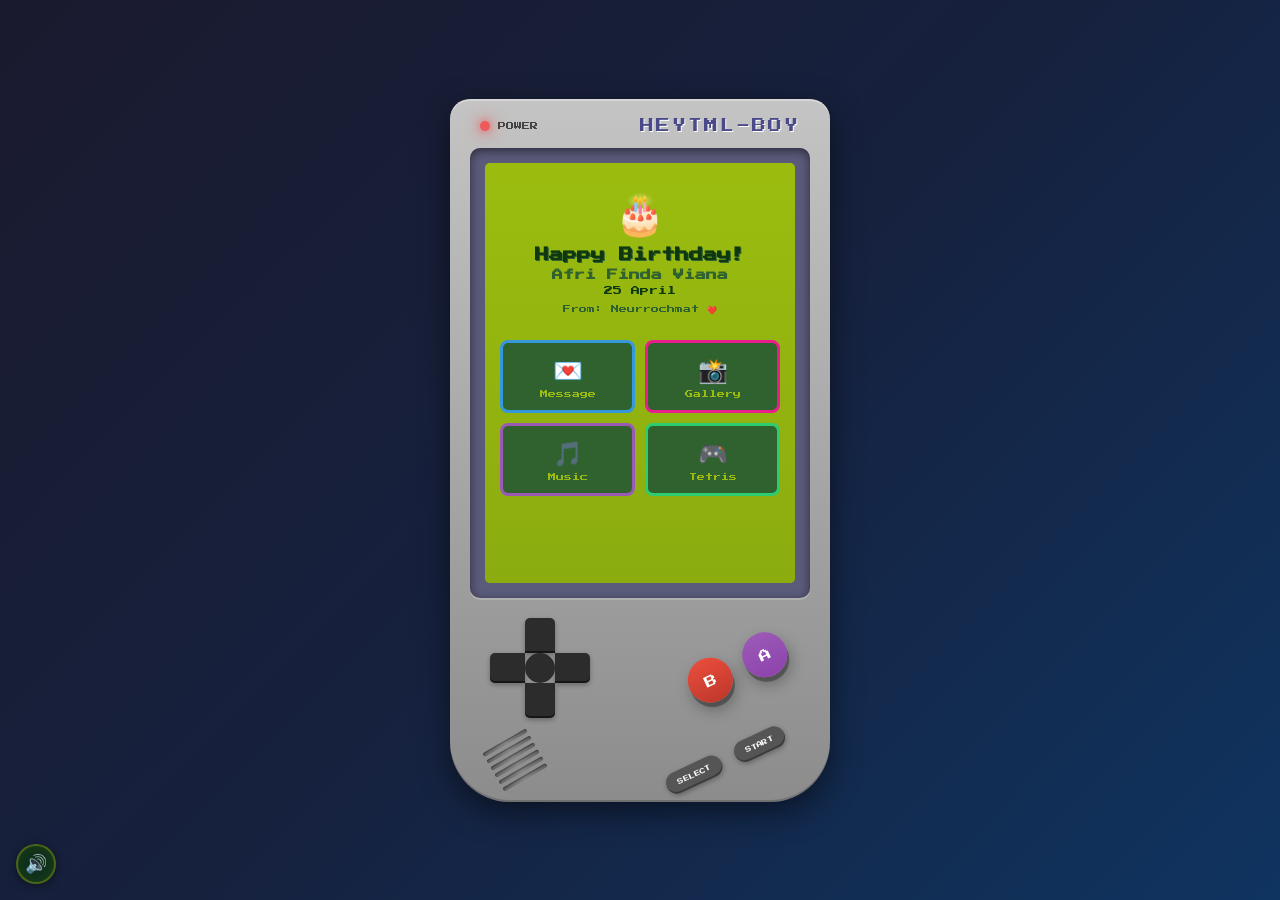
==== commit a8374ade: "refactor: modularize CSS by replacing global style.css with component-specific stylesheets and a com" ====
--- a/index.html
+++ b/index.html
@@ -9,7 +9,8 @@
     <title>💕 For you, my loved one!</title>
     <link rel="icon"
         href="data:image/svg+xml,<svg xmlns=%22http://www.w3.org/2000/svg%22 viewBox=%220 0 100 100%22><text y=%22.9em%22 font-size=%2290%22></text></svg>">
-    <link rel="stylesheet" href="css/style.css">
+    <link rel="stylesheet" href="css/common.css">
+    <link rel="stylesheet" href="css/home.css">
     <link href="https://fonts.googleapis.com/css2?family=Press+Start+2P&display=swap" rel="stylesheet">
 </head>
 
--- a/css/common.css
+++ b/css/common.css
@@ -0,0 +1,428 @@
+/* ===== RESET & BASE ===== */
+* {
+    margin: 0;
+    padding: 0;
+    box-sizing: border-box;
+}
+
+body {
+    font-family: 'Press Start 2P', cursive;
+    background: linear-gradient(135deg, #1a1a2e 0%, #16213e 50%, #0f3460 100%);
+    min-height: 100vh;
+    display: flex;
+    justify-content: center;
+    align-items: center;
+    padding: 20px;
+    overflow-x: hidden;
+}
+
+/* ===== GAME BOY CONSOLE ===== */
+.gameboy-console {
+    background: linear-gradient(180deg, #c4c4c4 0%, #a8a8a8 50%, #8c8c8c 100%);
+    border-radius: 20px 20px 60px 60px;
+    padding: 20px;
+    box-shadow:
+        0 10px 30px rgba(0, 0, 0, 0.5),
+        inset 0 2px 0 rgba(255, 255, 255, 0.3),
+        inset 0 -2px 0 rgba(0, 0, 0, 0.2);
+    max-width: 380px;
+    width: 100%;
+    position: relative;
+}
+
+/* ===== TOP SECTION ===== */
+.console-top {
+    display: flex;
+    justify-content: space-between;
+    align-items: center;
+    margin-bottom: 15px;
+    padding: 0 10px;
+}
+
+.power-section {
+    display: flex;
+    align-items: center;
+    gap: 8px;
+}
+
+.power-led {
+    width: 10px;
+    height: 10px;
+    background: #ff3333;
+    border-radius: 50%;
+    box-shadow: 0 0 10px #ff3333, 0 0 20px #ff3333;
+    animation: ledPulse 2s ease-in-out infinite;
+}
+
+@keyframes ledPulse {
+    0%, 100% { box-shadow: 0 0 10px #ff3333, 0 0 20px #ff3333; }
+    50%       { box-shadow: 0 0 5px #ff3333, 0 0 10px #ff3333; }
+}
+
+.power-text {
+    font-size: 8px;
+    color: #444;
+}
+
+.brand-name {
+    font-size: 14px;
+    color: #4a4a8a;
+    text-shadow: 1px 1px 0 #fff;
+    letter-spacing: 2px;
+}
+
+/* ===== SCREEN ===== */
+.screen-frame {
+    background: #5a5a7a;
+    border-radius: 10px;
+    padding: 15px;
+    margin-bottom: 20px;
+    box-shadow:
+        inset 0 3px 10px rgba(0, 0, 0, 0.5),
+        0 2px 0 rgba(255, 255, 255, 0.2);
+}
+
+.screen-inner {
+    background: #9bbc0f;
+    border-radius: 5px;
+    overflow: hidden;
+    box-shadow: inset 0 0 20px rgba(0, 0, 0, 0.3);
+}
+
+.screen-content {
+    background: linear-gradient(180deg, #9bbc0f 0%, #8bac0f 100%);
+    min-height: 420px;
+    padding: 15px;
+    position: relative;
+    animation: screenIn 0.4s ease-out;
+}
+
+@keyframes screenIn {
+    from { opacity: 0; }
+    to   { opacity: 1; }
+}
+
+/* ===== CONTROLS SECTION ===== */
+.controls-section {
+    display: flex;
+    justify-content: space-between;
+    align-items: center;
+    padding: 0 20px;
+    margin-bottom: 20px;
+}
+
+/* D-Pad */
+.dpad {
+    width: 100px;
+    height: 100px;
+    position: relative;
+}
+
+.dpad-up,
+.dpad-down,
+.dpad-left,
+.dpad-right {
+    position: absolute;
+    background: #2c2c2c;
+    border-radius: 3px;
+    box-shadow:
+        inset 0 -2px 0 rgba(0, 0, 0, 0.5),
+        0 2px 5px rgba(0, 0, 0, 0.3);
+    cursor: pointer;
+    transition: all 0.1s ease;
+}
+
+.dpad-up:hover,
+.dpad-down:hover,
+.dpad-left:hover,
+.dpad-right:hover {
+    background: #3c3c3c;
+}
+
+.dpad-up:active,
+.dpad-down:active,
+.dpad-left:active,
+.dpad-right:active {
+    box-shadow: inset 0 2px 0 rgba(0, 0, 0, 0.5);
+}
+
+.dpad-up,
+.dpad-down {
+    width: 30px;
+    height: 35px;
+    left: 50%;
+    transform: translateX(-50%);
+}
+
+.dpad-up {
+    top: 0;
+    border-radius: 5px 5px 0 0;
+}
+
+.dpad-down {
+    bottom: 0;
+    border-radius: 0 0 5px 5px;
+}
+
+.dpad-left,
+.dpad-right {
+    width: 35px;
+    height: 30px;
+    top: 50%;
+    transform: translateY(-50%);
+}
+
+.dpad-left {
+    left: 0;
+    border-radius: 5px 0 0 5px;
+}
+
+.dpad-right {
+    right: 0;
+    border-radius: 0 5px 5px 0;
+}
+
+.dpad-center {
+    position: absolute;
+    width: 30px;
+    height: 30px;
+    background: #2c2c2c;
+    top: 50%;
+    left: 50%;
+    transform: translate(-50%, -50%);
+    border-radius: 50%;
+}
+
+/* Action Buttons */
+.action-buttons {
+    display: flex;
+    gap: 15px;
+    transform: rotate(-25deg);
+}
+
+.btn-a,
+.btn-b {
+    width: 45px;
+    height: 45px;
+    border-radius: 50%;
+    border: none;
+    font-family: 'Press Start 2P', cursive;
+    font-size: 12px;
+    color: #fff;
+    cursor: pointer;
+    box-shadow:
+        0 5px 0 rgba(0, 0, 0, 0.3),
+        0 8px 15px rgba(0, 0, 0, 0.3);
+    transition: all 0.1s ease;
+    text-decoration: none;
+    display: flex;
+    align-items: center;
+    justify-content: center;
+}
+
+.btn-a {
+    background: linear-gradient(180deg, #9b59b6 0%, #8e44ad 100%);
+}
+
+.btn-b {
+    background: linear-gradient(180deg, #e74c3c 0%, #c0392b 100%);
+}
+
+.btn-a:hover,
+.btn-b:hover {
+    transform: translateY(2px);
+    box-shadow:
+        0 3px 0 rgba(0, 0, 0, 0.3),
+        0 5px 10px rgba(0, 0, 0, 0.3);
+}
+
+.btn-a:active,
+.btn-b:active {
+    transform: translateY(5px);
+    box-shadow: 0 0 5px rgba(0, 0, 0, 0.3);
+}
+
+/* ===== BOTTOM SECTION ===== */
+.console-bottom {
+    display: flex;
+    justify-content: space-between;
+    align-items: center;
+    padding: 0 20px;
+}
+
+.speaker-grille {
+    display: flex;
+    flex-direction: column;
+    gap: 4px;
+    transform: rotate(-30deg);
+}
+
+.speaker-line {
+    width: 50px;
+    height: 4px;
+    background: linear-gradient(90deg, #666 0%, #888 50%, #666 100%);
+    border-radius: 2px;
+    box-shadow: inset 0 1px 2px rgba(0, 0, 0, 0.5);
+}
+
+.select-start {
+    display: flex;
+    gap: 15px;
+    transform: rotate(-25deg);
+}
+
+.btn-select,
+.btn-start {
+    background: #555;
+    color: #fff;
+    border: none;
+    padding: 8px 12px;
+    border-radius: 20px;
+    font-family: 'Press Start 2P', cursive;
+    font-size: 6px;
+    cursor: pointer;
+    text-decoration: none;
+    box-shadow:
+        inset 0 -2px 0 rgba(0, 0, 0, 0.3),
+        0 2px 5px rgba(0, 0, 0, 0.3);
+    transition: all 0.1s ease;
+}
+
+.btn-select:hover,
+.btn-start:hover {
+    background: #666;
+}
+
+.btn-select:active,
+.btn-start:active {
+    box-shadow: inset 0 2px 0 rgba(0, 0, 0, 0.3);
+}
+
+/* ===== FLOATING HEARTS ===== */
+.floating-hearts {
+    position: fixed;
+    top: 0;
+    left: 0;
+    width: 100%;
+    height: 100%;
+    pointer-events: none;
+    overflow: hidden;
+    z-index: -1;
+}
+
+.heart {
+    position: absolute;
+    bottom: -50px;
+    animation: floatUp 7s ease-in-out forwards;
+    opacity: 0.7;
+}
+
+@keyframes floatUp {
+    0%   { transform: translateY(0) rotate(0deg); opacity: 0.7; }
+    100% { transform: translateY(-100vh) rotate(360deg); opacity: 0; }
+}
+
+/* ===== BACKGROUND MUSIC TOGGLE ===== */
+.bgm-toggle {
+    position: fixed;
+    bottom: 16px;
+    left: 16px;
+    width: 40px;
+    height: 40px;
+    border-radius: 50%;
+    border: 2px solid rgba(155, 188, 15, 0.4);
+    background: rgba(15, 56, 15, 0.7);
+    backdrop-filter: blur(6px);
+    color: #fff;
+    font-size: 18px;
+    cursor: pointer;
+    z-index: 9999;
+    display: flex;
+    align-items: center;
+    justify-content: center;
+    box-shadow:
+        0 2px 10px rgba(0, 0, 0, 0.4),
+        inset 0 0 8px rgba(155, 188, 15, 0.1);
+    transition: all 0.3s ease;
+    animation: bgmPulse 2s ease-in-out 3;
+}
+
+@keyframes bgmPulse {
+    0%, 100% { box-shadow: 0 2px 10px rgba(0, 0, 0, 0.4); }
+    50%       { box-shadow: 0 2px 15px rgba(155, 188, 15, 0.5), 0 0 20px rgba(155, 188, 15, 0.2); }
+}
+
+.bgm-toggle:hover {
+    background: rgba(15, 56, 15, 0.9);
+    border-color: rgba(155, 188, 15, 0.8);
+    transform: scale(1.1);
+    box-shadow:
+        0 2px 15px rgba(155, 188, 15, 0.4),
+        inset 0 0 10px rgba(155, 188, 15, 0.15);
+}
+
+.bgm-toggle:active {
+    transform: scale(0.95);
+}
+
+.bgm-toggle.muted {
+    opacity: 0.5;
+    border-color: rgba(255, 255, 255, 0.15);
+}
+
+.bgm-toggle.muted:hover {
+    opacity: 0.8;
+}
+
+/* ===== UTILITY CLASSES ===== */
+.hidden {
+    display: none !important;
+}
+
+/* ===== SCROLLBAR ===== */
+::-webkit-scrollbar {
+    width: 6px;
+}
+
+::-webkit-scrollbar-track {
+    background: #306230;
+    border-radius: 3px;
+}
+
+::-webkit-scrollbar-thumb {
+    background: #0f380f;
+    border-radius: 3px;
+}
+
+/* ===== RESPONSIVE ===== */
+@media (max-width: 420px) {
+    .gameboy-console {
+        padding: 15px;
+        border-radius: 15px 15px 40px 40px;
+    }
+
+    .brand-name {
+        font-size: 12px;
+    }
+
+    .screen-content {
+        min-height: 280px;
+        padding: 10px;
+    }
+
+    .controls-section {
+        padding: 0 10px;
+    }
+
+    .dpad {
+        width: 80px;
+        height: 80px;
+    }
+
+    .btn-a,
+    .btn-b {
+        width: 40px;
+        height: 40px;
+        font-size: 10px;
+    }
+}
--- a/css/home.css
+++ b/css/home.css
@@ -0,0 +1,168 @@
+/* ===== HOME / INDEX PAGE ===== */
+
+/* Loading Screen */
+.loading-screen {
+    position: fixed;
+    top: 0;
+    left: 0;
+    width: 100%;
+    height: 100%;
+    background: #0f0f23;
+    display: flex;
+    justify-content: center;
+    align-items: center;
+    z-index: 9999;
+    animation: fadeOut 0.5s ease-in-out 2.5s forwards;
+}
+
+.loading-content {
+    text-align: center;
+}
+
+.loading-logo {
+    font-size: 24px;
+    color: #9bbc0f;
+    margin-bottom: 30px;
+    text-shadow: 0 0 10px #9bbc0f;
+    animation: pulse 1s ease-in-out infinite;
+}
+
+.loading-bar {
+    width: 200px;
+    height: 20px;
+    background: #306230;
+    border: 3px solid #9bbc0f;
+    border-radius: 3px;
+    overflow: hidden;
+    margin: 0 auto 20px;
+}
+
+.loading-progress {
+    width: 0%;
+    height: 100%;
+    background: #9bbc0f;
+    animation: loadProgress 2s ease-in-out forwards;
+}
+
+.loading-text {
+    font-size: 10px;
+    color: #9bbc0f;
+    animation: blink 0.5s ease-in-out infinite;
+}
+
+@keyframes loadProgress {
+    0%   { width: 0%; }
+    100% { width: 100%; }
+}
+
+@keyframes fadeOut {
+    to {
+        opacity: 0;
+        pointer-events: none;
+    }
+}
+
+@keyframes pulse {
+    0%, 100% { opacity: 1; }
+    50%       { opacity: 0.7; }
+}
+
+@keyframes blink {
+    0%, 100% { opacity: 1; }
+    50%       { opacity: 0; }
+}
+
+/* Welcome Section */
+.welcome-section {
+    text-align: center;
+    padding: 10px 0;
+}
+
+.birthday-icon {
+    font-size: 40px;
+    margin-bottom: 10px;
+    animation: bounce 1s ease-in-out infinite;
+}
+
+@keyframes bounce {
+    0%, 100% { transform: translateY(0); }
+    50%       { transform: translateY(-10px); }
+}
+
+.welcome-title {
+    font-size: 14px;
+    color: #0f380f;
+    margin-bottom: 8px;
+    text-shadow: 1px 1px 0 #306230;
+}
+
+.recipient-name {
+    font-size: 11px;
+    color: #306230;
+    margin-bottom: 5px;
+}
+
+.birthday-date {
+    font-size: 9px;
+    color: #0f380f;
+    margin-bottom: 10px;
+}
+
+.from-text {
+    font-size: 8px;
+    color: #306230;
+}
+
+/* Menu Grid */
+.menu-grid {
+    display: grid;
+    grid-template-columns: repeat(2, 1fr);
+    gap: 10px;
+    margin-top: 15px;
+}
+
+.menu-button {
+    background: #306230;
+    border: 3px solid #0f380f;
+    border-radius: 8px;
+    padding: 12px 8px;
+    text-align: center;
+    text-decoration: none;
+    color: #9bbc0f;
+    transition: all 0.2s ease;
+    cursor: pointer;
+}
+
+.menu-button:hover {
+    background: #0f380f;
+    transform: scale(1.05);
+    box-shadow: 0 0 15px rgba(155, 188, 15, 0.5);
+}
+
+.menu-button:active {
+    transform: scale(0.95);
+}
+
+.menu-button[data-color="blue"]   { border-color: #3498db; }
+.menu-button[data-color="pink"]   { border-color: #e91e8c; }
+.menu-button[data-color="purple"] { border-color: #9b59b6; }
+.menu-button[data-color="green"]  { border-color: #2ecc71; }
+
+.menu-icon {
+    display: block;
+    font-size: 24px;
+    margin-bottom: 5px;
+}
+
+.menu-label {
+    font-size: 8px;
+    display: block;
+}
+
+/* Responsive */
+@media (max-width: 420px) {
+    .welcome-title  { font-size: 12px; }
+    .recipient-name { font-size: 9px; }
+    .menu-button    { padding: 10px 6px; }
+    .menu-icon      { font-size: 20px; }
+}
